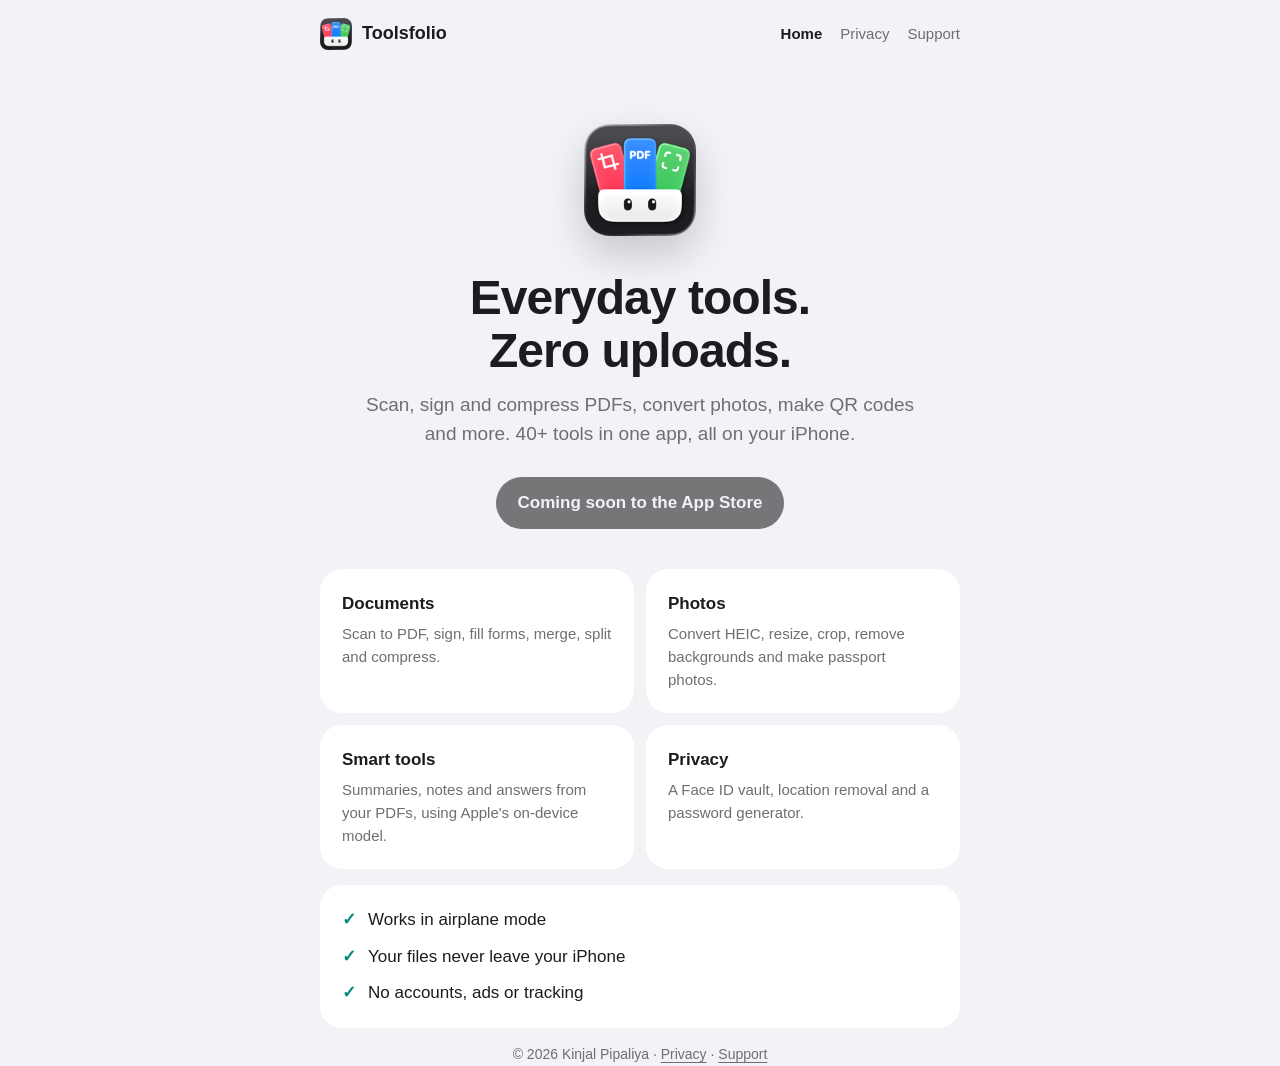
==== index.html @ 2716af50 "Toolsfolio website: home, privacy policy and support Co-Authored-By: Claude Opus 5.5 <noreply@anthro" ====
<!doctype html>
<html lang="en">
<head>
<meta charset="utf-8">
<meta name="viewport" content="width=device-width, initial-scale=1">
<title>Toolsfolio</title>
<meta name="description" content="Everyday PDF, photo and QR tools that run entirely on your iPhone. Nothing is uploaded.">
<link rel="icon" href="assets/icon.png">
<link rel="stylesheet" href="style.css">
</head>
<body>
<header class="bar"><div class="wrap">
  <a class="brand" href="./"><img src="assets/icon.png" alt=""><span>Toolsfolio</span></a>
  <nav>
    <a href="./" aria-current="page">Home</a>
    <a href="privacy.html">Privacy</a>
    <a href="support.html">Support</a>
  </nav>
</div></header>
<main class="wrap">
<section class="hero">
  <img src="assets/icon.png" alt="Toolsfolio app icon">
  <h1>Everyday tools.<br>Zero uploads.</h1>
  <p>Scan, sign and compress PDFs, convert photos, make QR codes and more. 40+ tools in one app, all on your iPhone.</p>
  <a class="badge soon" href="#" aria-disabled="true">Coming soon to the App Store</a>
</section>

<div class="grid">
  <div class="card"><h3>Documents</h3><p>Scan to PDF, sign, fill forms, merge, split and compress.</p></div>
  <div class="card"><h3>Photos</h3><p>Convert HEIC, resize, crop, remove backgrounds and make passport photos.</p></div>
  <div class="card"><h3>Smart tools</h3><p>Summaries, notes and answers from your PDFs, using Apple's on-device model.</p></div>
  <div class="card"><h3>Privacy</h3><p>A Face ID vault, location removal and a password generator.</p></div>
</div>

<div class="card promise">
  <div><span>✓</span>Works in airplane mode</div>
  <div><span>✓</span>Your files never leave your iPhone</div>
  <div><span>✓</span>No accounts, ads or tracking</div>
</div>
</main>
<footer class="wrap">© 2026 Kinjal Pipaliya · <a href="privacy.html">Privacy</a> · <a href="support.html">Support</a></footer>
</body>
</html>
---- style.css ----
:root {
  --bg: #f2f2f7;
  --card: #ffffff;
  --ink: #111114;
  --text: #1c1c1e;
  --muted: #6e6e73;
  --line: rgba(60, 60, 67, 0.14);
  --green: #00897b;
}
@media (prefers-color-scheme: dark) {
  :root {
    --bg: #000000;
    --card: #1c1c1e;
    --ink: #f5f5f7;
    --text: #f5f5f7;
    --muted: #98989d;
    --line: rgba(235, 235, 245, 0.16);
    --green: #30d1bd;
  }
}
* { box-sizing: border-box; }
html { -webkit-text-size-adjust: 100%; }
body {
  margin: 0;
  background: var(--bg);
  color: var(--text);
  font: 17px/1.55 -apple-system, BlinkMacSystemFont, "SF Pro Text", "Segoe UI", Roboto, Helvetica, Arial, sans-serif;
  -webkit-font-smoothing: antialiased;
}
a { color: var(--ink); text-underline-offset: 3px; }
.wrap { max-width: 680px; margin: 0 auto; padding: 0 20px; }

header.bar { padding: 18px 0; }
header.bar .wrap { display: flex; align-items: center; justify-content: space-between; gap: 12px; }
.brand { display: flex; align-items: center; gap: 10px; text-decoration: none; font-weight: 700; font-size: 18px; color: var(--text); }
.brand img { width: 32px; height: 32px; border-radius: 8px; }
nav { display: flex; gap: 18px; font-size: 15px; }
img { max-width: 100%; }
nav a { color: var(--muted); text-decoration: none; }
nav a[aria-current="page"] { color: var(--text); font-weight: 600; }

.hero { text-align: center; padding: 56px 0 40px; }
.hero img { width: 112px; height: 112px; border-radius: 26px; box-shadow: 0 18px 40px rgba(0, 0, 0, 0.18); }
.hero h1 { font-size: clamp(34px, 7vw, 48px); line-height: 1.1; letter-spacing: -0.02em; margin: 28px 0 12px; }
.hero p { color: var(--muted); font-size: 19px; margin: 0 auto; max-width: 30em; }
.badge { display: inline-block; margin-top: 28px; padding: 13px 22px; border-radius: 999px; background: var(--ink); color: var(--bg); font-weight: 600; text-decoration: none; }
.badge.soon { opacity: 0.55; pointer-events: none; }

.card { background: var(--card); border-radius: 22px; padding: 22px; margin: 0 0 16px; }
.grid { display: grid; grid-template-columns: repeat(2, minmax(0, 1fr)); gap: 12px; margin-bottom: 16px; }
.grid .card { margin: 0; }
.card h3 { margin: 0 0 4px; font-size: 17px; }
.card p { margin: 0; color: var(--muted); font-size: 15px; }
.promise { display: flex; flex-direction: column; gap: 10px; }
.promise div { display: flex; gap: 12px; align-items: baseline; }
.promise span { color: var(--green); font-weight: 700; }

.doc { padding: 24px 0 8px; }
.doc h1 { font-size: 34px; letter-spacing: -0.02em; margin: 8px 0 4px; }
.doc .meta { color: var(--muted); margin: 0 0 24px; font-size: 15px; }
.doc h2 { font-size: 19px; margin: 0 0 6px; }
.doc .card p { color: var(--text); font-size: 16px; }
.doc .card p + p { margin-top: 10px; }
.lead { font-size: 18px; margin: 0 0 20px; }

details { background: var(--card); border-radius: 18px; padding: 16px 20px; margin-bottom: 10px; }
summary { cursor: pointer; font-weight: 600; list-style: none; display: flex; justify-content: space-between; gap: 12px; }
summary::-webkit-details-marker { display: none; }
summary::after { content: "+"; color: var(--muted); font-weight: 400; }
details[open] summary::after { content: "–"; }
details p { margin: 10px 0 0; color: var(--muted); font-size: 16px; }

footer { color: var(--muted); font-size: 14px; padding: 32px 0 48px; text-align: center; }
footer a { color: var(--muted); }

@media (max-width: 520px) {
  .grid { grid-template-columns: minmax(0, 1fr); }
  nav { gap: 14px; }
  .brand span { display: none; }
  .hero { padding-top: 36px; }
}
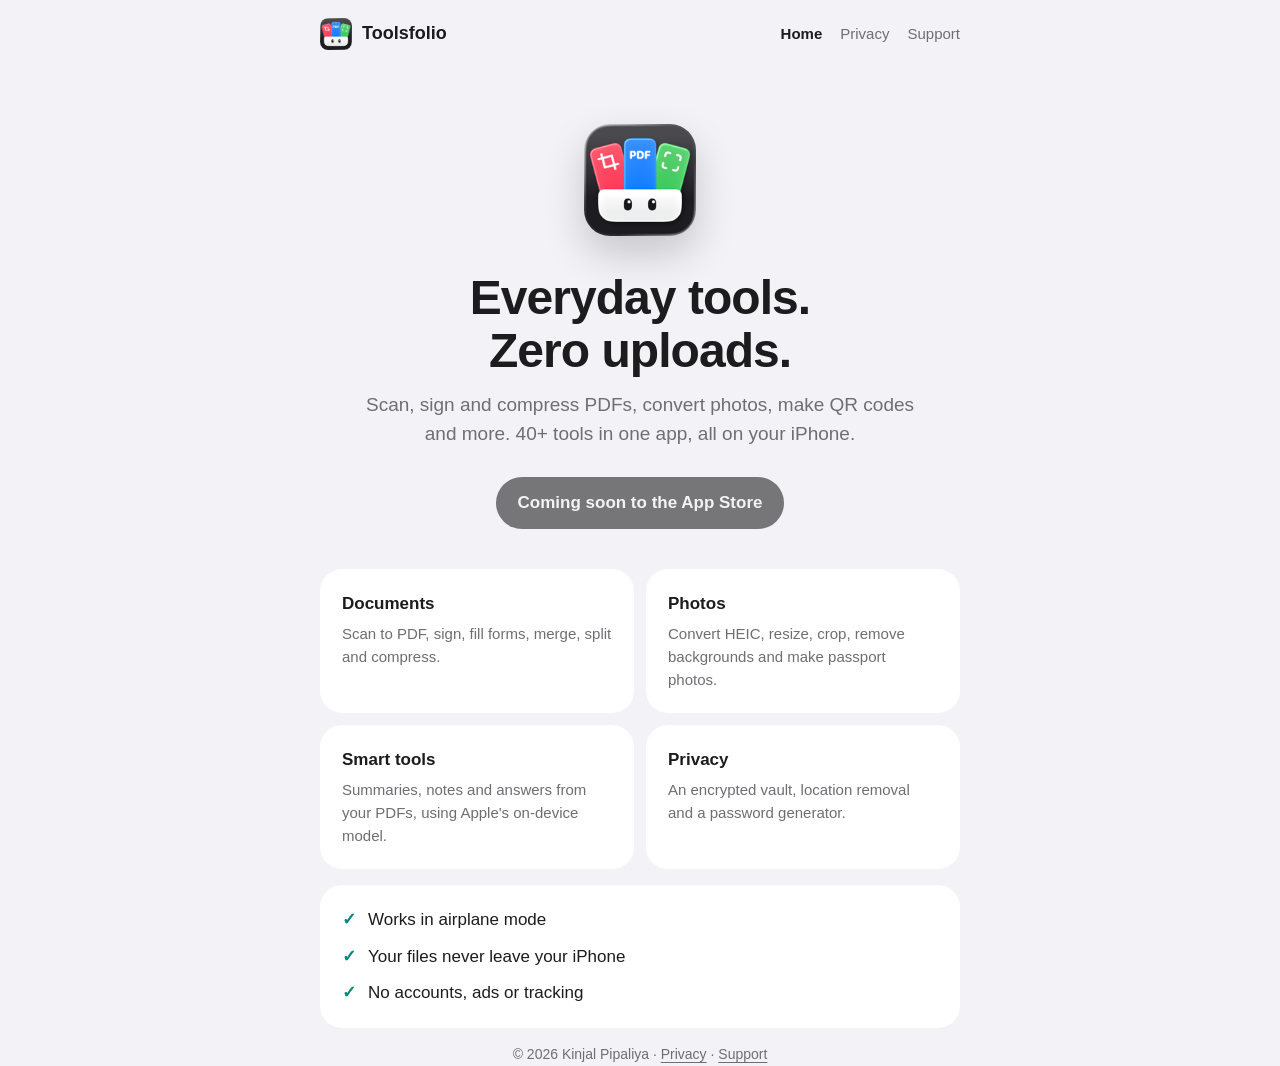
==== commit 2b2f8780: "Name Touch ID alongside Face ID, for iPhone Duo Co-Authored-By: Claude Opus 5.5 <noreply@anthropic.c" ====
--- a/index.html
+++ b/index.html
@@ -29,7 +29,7 @@
   <div class="card"><h3>Documents</h3><p>Scan to PDF, sign, fill forms, merge, split and compress.</p></div>
   <div class="card"><h3>Photos</h3><p>Convert HEIC, resize, crop, remove backgrounds and make passport photos.</p></div>
   <div class="card"><h3>Smart tools</h3><p>Summaries, notes and answers from your PDFs, using Apple's on-device model.</p></div>
-  <div class="card"><h3>Privacy</h3><p>A Face ID vault, location removal and a password generator.</p></div>
+  <div class="card"><h3>Privacy</h3><p>An encrypted vault, location removal and a password generator.</p></div>
 </div>
 
 <div class="card promise">
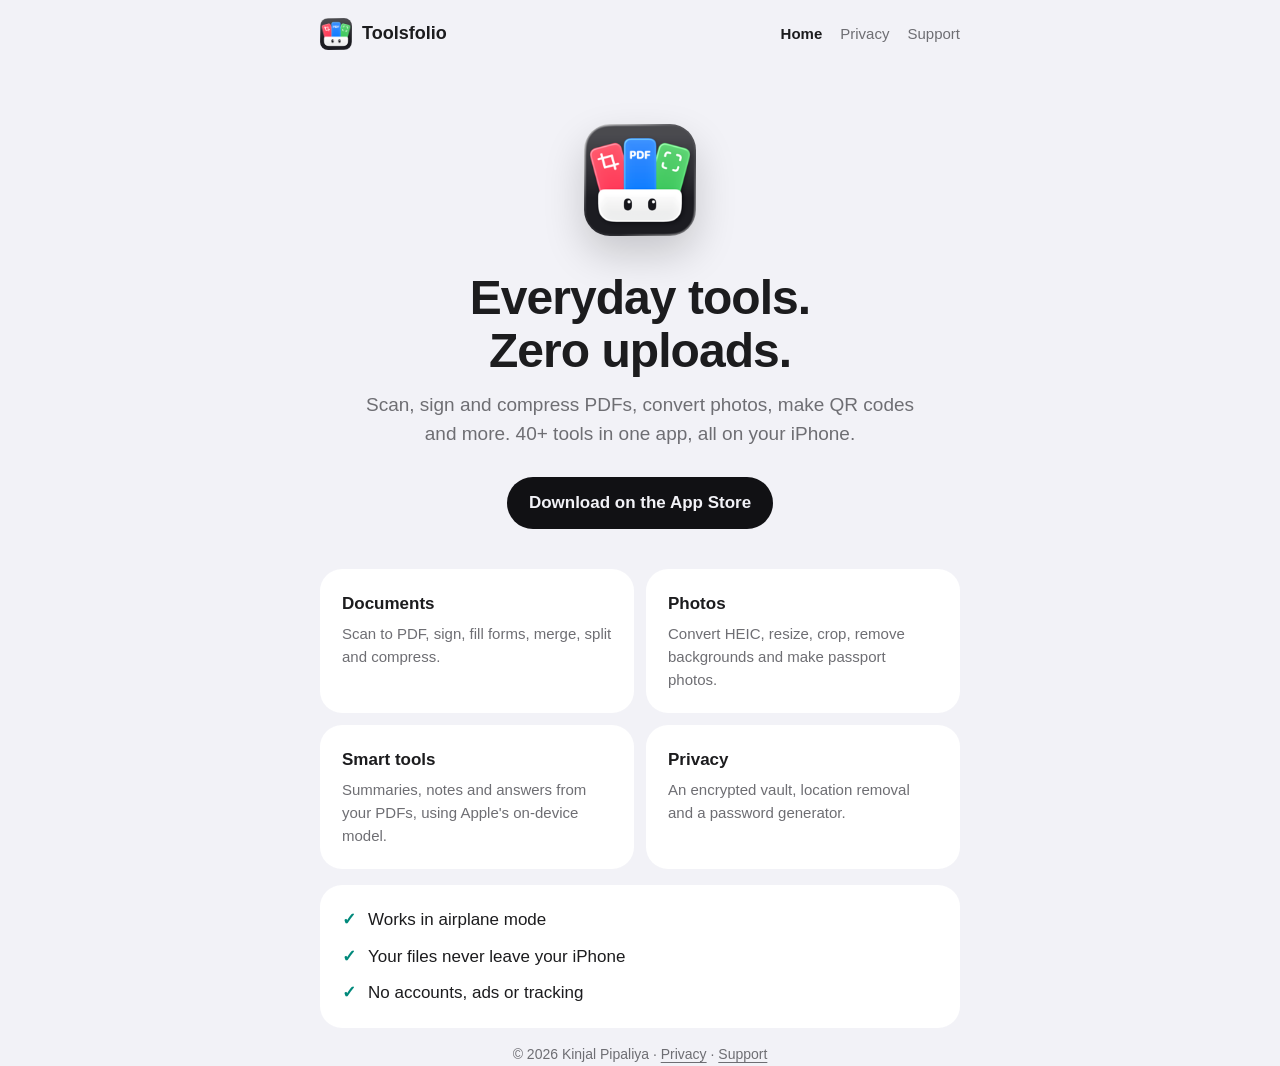
==== commit 7256717d: "Link the App Store listing now that Toolsfolio is live Co-Authored-By: Claude Opus 5.5 <noreply@anth" ====
--- a/index.html
+++ b/index.html
@@ -22,7 +22,7 @@
   <img src="assets/icon.png" alt="Toolsfolio app icon">
   <h1>Everyday tools.<br>Zero uploads.</h1>
   <p>Scan, sign and compress PDFs, convert photos, make QR codes and more. 40+ tools in one app, all on your iPhone.</p>
-  <a class="badge soon" href="#" aria-disabled="true">Coming soon to the App Store</a>
+  <a class="badge" href="https://apps.apple.com/app/id6827060198">Download on the App Store</a>
 </section>
 
 <div class="grid">
--- a/style.css
+++ b/style.css
@@ -44,7 +44,6 @@
 .hero h1 { font-size: clamp(34px, 7vw, 48px); line-height: 1.1; letter-spacing: -0.02em; margin: 28px 0 12px; }
 .hero p { color: var(--muted); font-size: 19px; margin: 0 auto; max-width: 30em; }
 .badge { display: inline-block; margin-top: 28px; padding: 13px 22px; border-radius: 999px; background: var(--ink); color: var(--bg); font-weight: 600; text-decoration: none; }
-.badge.soon { opacity: 0.55; pointer-events: none; }
 
 .card { background: var(--card); border-radius: 22px; padding: 22px; margin: 0 0 16px; }
 .grid { display: grid; grid-template-columns: repeat(2, minmax(0, 1fr)); gap: 12px; margin-bottom: 16px; }
